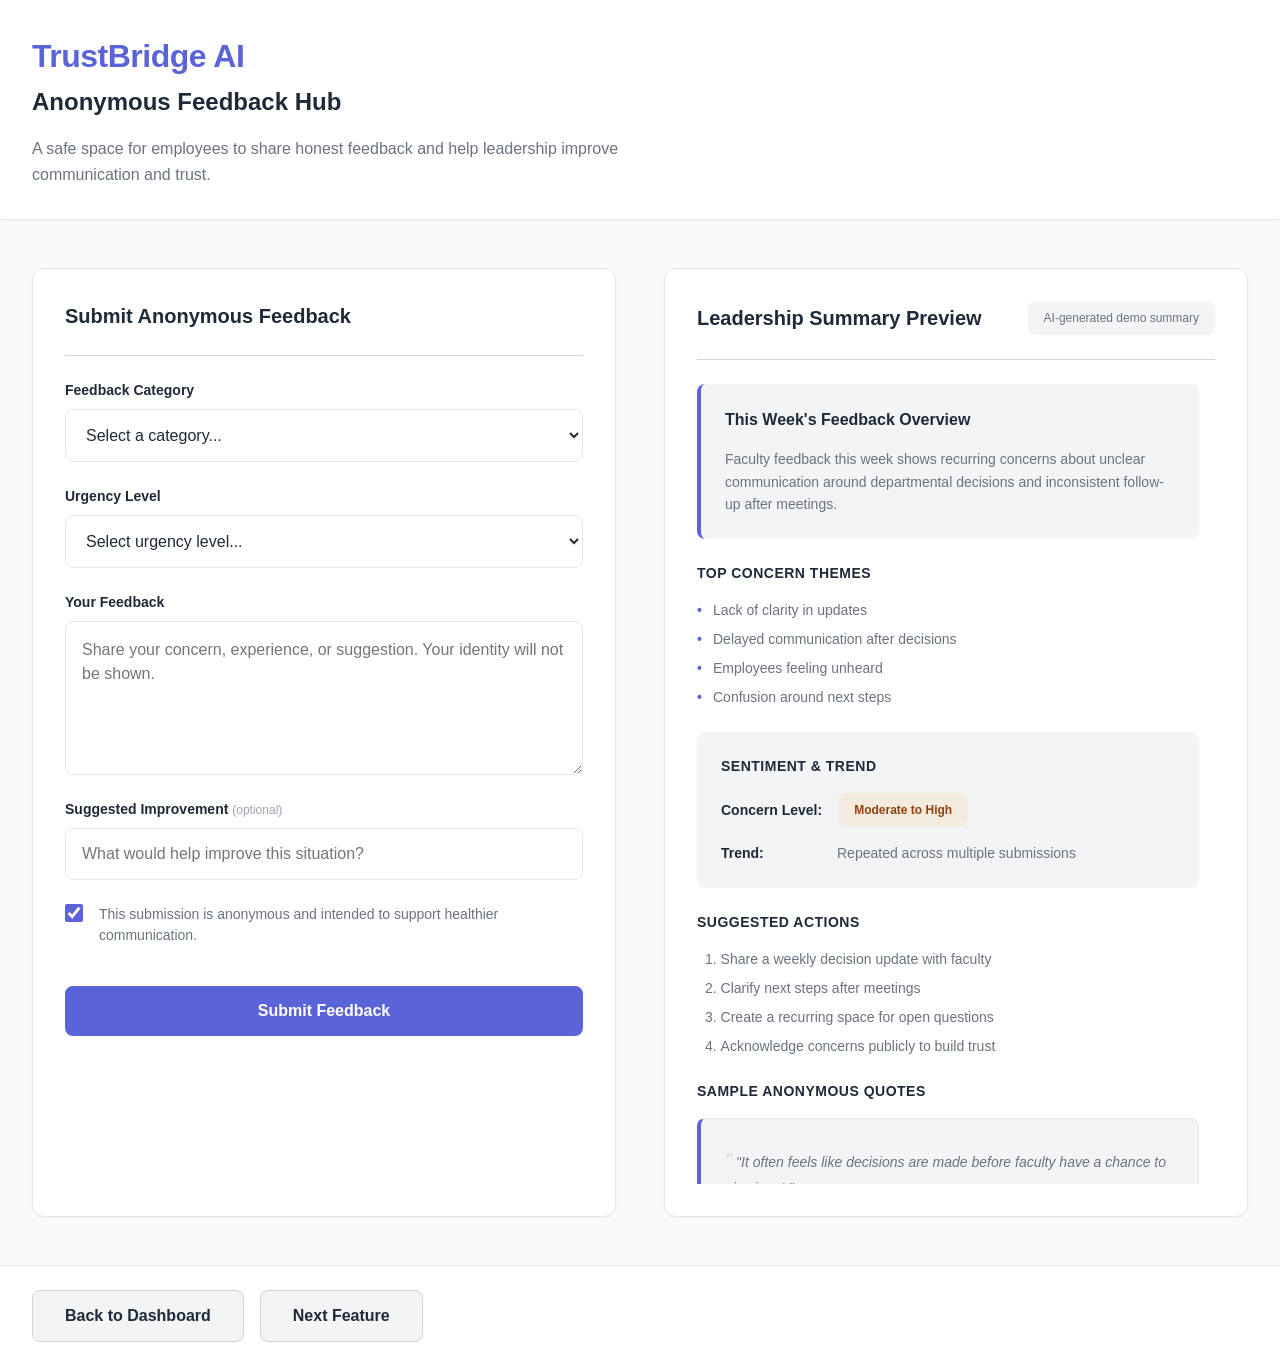
==== index.html @ 9afe4617 "Build Feature 1: Anonymous Feedback Hub MVP - Create interactive feedback submission form with categ" ====
<!DOCTYPE html>
<html lang="en">
<head>
    <meta charset="UTF-8">
    <meta name="viewport" content="width=device-width, initial-scale=1.0">
    <title>TrustBridge AI - Anonymous Feedback Hub</title>
    <link rel="stylesheet" href="styles.css">
</head>
<body>
    <div class="container">
        <!-- Header -->
        <header class="header">
            <div class="header-content">
                <div class="header-branding">
                    <h1 class="product-name">TrustBridge AI</h1>
                    <h2 class="page-title">Anonymous Feedback Hub</h2>
                    <p class="page-description">
                        A safe space for employees to share honest feedback and help leadership improve communication and trust.
                    </p>
                </div>
            </div>
        </header>

        <!-- Main Content Area -->
        <main class="main-content">
            <div class="content-grid">
                <!-- Left Panel: Submission Form -->
                <section class="panel left-panel">
                    <div class="panel-header">
                        <h3>Submit Anonymous Feedback</h3>
                    </div>

                    <form id="feedbackForm" class="feedback-form">
                        <!-- Feedback Category -->
                        <div class="form-group">
                            <label for="category" class="form-label">Feedback Category</label>
                            <select id="category" class="form-select" required>
                                <option value="">Select a category...</option>
                                <option value="communication">Communication</option>
                                <option value="transparency">Transparency</option>
                                <option value="leadership">Leadership Decisions</option>
                                <option value="meetings">Meetings</option>
                                <option value="climate">Workplace Climate</option>
                                <option value="other">Other</option>
                            </select>
                        </div>

                        <!-- Urgency Level -->
                        <div class="form-group">
                            <label for="urgency" class="form-label">Urgency Level</label>
                            <select id="urgency" class="form-select" required>
                                <option value="">Select urgency level...</option>
                                <option value="low">Low</option>
                                <option value="medium">Medium</option>
                                <option value="high">High</option>
                            </select>
                        </div>

                        <!-- Feedback Text -->
                        <div class="form-group">
                            <label for="feedback" class="form-label">Your Feedback</label>
                            <textarea 
                                id="feedback" 
                                class="form-textarea" 
                                placeholder="Share your concern, experience, or suggestion. Your identity will not be shown."
                                rows="5"
                                required
                            ></textarea>
                        </div>

                        <!-- Suggested Improvement -->
                        <div class="form-group">
                            <label for="suggestion" class="form-label">Suggested Improvement <span class="optional">(optional)</span></label>
                            <input 
                                type="text" 
                                id="suggestion" 
                                class="form-input"
                                placeholder="What would help improve this situation?"
                            >
                        </div>

                        <!-- Anonymity Reassurance -->
                        <div class="form-group checkbox-group">
                            <label class="checkbox-label">
                                <input type="checkbox" class="checkbox-input" readonly checked>
                                <span>This submission is anonymous and intended to support healthier communication.</span>
                            </label>
                        </div>

                        <!-- Submit Button -->
                        <button type="submit" class="btn btn-primary btn-submit">
                            <span class="btn-text">Submit Feedback</span>
                        </button>

                        <!-- Success Message -->
                        <div id="successMessage" class="success-message" style="display: none;">
                            <div class="success-icon">✓</div>
                            <p>Feedback submitted anonymously.</p>
                        </div>
                    </form>
                </section>

                <!-- Right Panel: AI Summary -->
                <section class="panel right-panel">
                    <div class="panel-header">
                        <h3>Leadership Summary Preview</h3>
                        <span class="ai-badge">AI-generated demo summary</span>
                    </div>

                    <div id="summaryContent" class="summary-content">
                        <!-- Summary Card -->
                        <div class="summary-card">
                            <h4 class="summary-title">This Week's Feedback Overview</h4>
                            <p class="summary-text">
                                Faculty feedback this week shows recurring concerns about unclear communication around departmental decisions and inconsistent follow-up after meetings.
                            </p>
                        </div>

                        <!-- Top Themes -->
                        <div class="themes-section">
                            <h4 class="section-title">Top Concern Themes</h4>
                            <ul class="themes-list">
                                <li class="theme-item">Lack of clarity in updates</li>
                                <li class="theme-item">Delayed communication after decisions</li>
                                <li class="theme-item">Employees feeling unheard</li>
                                <li class="theme-item">Confusion around next steps</li>
                            </ul>
                        </div>

                        <!-- Sentiment Section -->
                        <div class="sentiment-section">
                            <h4 class="section-title">Sentiment & Trend</h4>
                            <div class="sentiment-item">
                                <span class="sentiment-label">Concern Level:</span>
                                <span class="sentiment-badge sentiment-moderate">Moderate to High</span>
                            </div>
                            <div class="sentiment-item">
                                <span class="sentiment-label">Trend:</span>
                                <span class="sentiment-value">Repeated across multiple submissions</span>
                            </div>
                        </div>

                        <!-- Suggested Actions -->
                        <div class="actions-section">
                            <h4 class="section-title">Suggested Actions</h4>
                            <ol class="actions-list">
                                <li class="action-item">Share a weekly decision update with faculty</li>
                                <li class="action-item">Clarify next steps after meetings</li>
                                <li class="action-item">Create a recurring space for open questions</li>
                                <li class="action-item">Acknowledge concerns publicly to build trust</li>
                            </ol>
                        </div>

                        <!-- Quotes Section -->
                        <div class="quotes-section">
                            <h4 class="section-title">Sample Anonymous Quotes</h4>
                            <div class="quotes-container">
                                <div class="quote-card">
                                    <p class="quote-text">"It often feels like decisions are made before faculty have a chance to give input."</p>
                                </div>
                                <div class="quote-card">
                                    <p class="quote-text">"We need clearer follow-up after meetings so people know what is actually changing."</p>
                                </div>
                                <div class="quote-card">
                                    <p class="quote-text">"More transparency would help people trust leadership decisions."</p>
                                </div>
                            </div>
                        </div>
                    </div>
                </section>
            </div>
        </main>

        <!-- Footer Navigation -->
        <footer class="footer">
            <div class="footer-buttons">
                <button class="btn btn-secondary" onclick="goToDashboard()">
                    Back to Dashboard
                </button>
                <button class="btn btn-secondary" onclick="goToNextFeature()">
                    Next Feature
                </button>
            </div>
        </footer>
    </div>

    <script src="script.js"></script>
</body>
</html>
---- styles.css ----
/* ============================================================================
   TrustBridge AI - Anonymous Feedback Hub Styles
   Combines Slack (clean communication) + Notion (minimal, organized layout)
   ============================================================================ */

/* ============================================================================
   CSS Variables & Root Styles
   ============================================================================ */

:root {
    /* Color Palette - Neutral, soft, academic/professional */
    --color-primary: #5B63D9;
    --color-primary-hover: #4A51BB;
    --color-secondary: #6B7280;
    --color-accent: #10B981;
    --color-accent-soft: #D1FAE5;
    
    /* Neutral Colors */
    --color-white: #FFFFFF;
    --color-bg: #F9FAFB;
    --color-bg-secondary: #F3F4F6;
    --color-border: #E5E7EB;
    --color-border-strong: #D1D5DB;
    --color-text: #1F2937;
    --color-text-secondary: #6B7280;
    --color-text-light: #9CA3AF;
    
    /* Status Colors */
    --color-success: #10B981;
    --color-warning: #F59E0B;
    --color-danger: #EF4444;
    --color-info: #3B82F6;
    
    /* Concern Level */
    --color-concern-moderate: #F59E0B;
    --color-concern-high: #EF4444;
    
    /* Spacing */
    --spacing-xs: 0.25rem;
    --spacing-sm: 0.5rem;
    --spacing-md: 1rem;
    --spacing-lg: 1.5rem;
    --spacing-xl: 2rem;
    --spacing-2xl: 3rem;
    
    /* Shadows */
    --shadow-sm: 0 1px 2px 0 rgba(0, 0, 0, 0.05);
    --shadow-md: 0 4px 6px -1px rgba(0, 0, 0, 0.1);
    --shadow-lg: 0 10px 15px -3px rgba(0, 0, 0, 0.1);
    
    /* Transitions */
    --transition-fast: 150ms ease-in-out;
    --transition-base: 250ms ease-in-out;
    
    /* Border Radius */
    --radius-sm: 0.375rem;
    --radius-md: 0.5rem;
    --radius-lg: 0.75rem;
    --radius-xl: 1rem;
    
    /* Font */
    --font-family: -apple-system, BlinkMacSystemFont, 'Segoe UI', 'Roboto', 'Oxygen', 'Ubuntu', 'Cantarell', sans-serif;
    --font-size-xs: 0.75rem;
    --font-size-sm: 0.875rem;
    --font-size-base: 1rem;
    --font-size-lg: 1.125rem;
    --font-size-xl: 1.25rem;
    --font-size-2xl: 1.5rem;
    --font-size-3xl: 2rem;
    
    /* Z-index */
    --z-dropdown: 100;
    --z-modal: 1000;
}

/* ============================================================================
   Global Styles
   ============================================================================ */

* {
    margin: 0;
    padding: 0;
    box-sizing: border-box;
}

html {
    font-size: 16px;
    scroll-behavior: smooth;
}

body {
    font-family: var(--font-family);
    color: var(--color-text);
    background-color: var(--color-bg);
    line-height: 1.5;
}

/* ============================================================================
   Main Container & Layout
   ============================================================================ */

.container {
    display: flex;
    flex-direction: column;
    min-height: 100vh;
}

.header {
    background-color: var(--color-white);
    border-bottom: 1px solid var(--color-border);
    padding: var(--spacing-xl) 0;
    box-shadow: var(--shadow-sm);
}

.header-content {
    max-width: 1400px;
    margin: 0 auto;
    padding: 0 var(--spacing-xl);
}

.header-branding {
    display: flex;
    flex-direction: column;
}

.product-name {
    font-size: var(--font-size-3xl);
    font-weight: 700;
    color: var(--color-primary);
    letter-spacing: -0.5px;
    margin-bottom: var(--spacing-xs);
}

.page-title {
    font-size: var(--font-size-2xl);
    font-weight: 600;
    color: var(--color-text);
    margin-bottom: var(--spacing-md);
}

.page-description {
    font-size: var(--font-size-base);
    color: var(--color-text-secondary);
    max-width: 600px;
    line-height: 1.6;
}

/* ============================================================================
   Main Content Area
   ============================================================================ */

.main-content {
    flex: 1;
    max-width: 1400px;
    width: 100%;
    margin: 0 auto;
    padding: var(--spacing-2xl) var(--spacing-xl);
}

.content-grid {
    display: grid;
    grid-template-columns: 1fr 1fr;
    gap: var(--spacing-2xl);
    height: 100%;
}

/* ============================================================================
   Panel Styles
   ============================================================================ */

.panel {
    background-color: var(--color-white);
    border: 1px solid var(--color-border);
    border-radius: var(--radius-lg);
    padding: var(--spacing-xl);
    box-shadow: var(--shadow-sm);
    display: flex;
    flex-direction: column;
}

.panel-header {
    display: flex;
    align-items: center;
    justify-content: space-between;
    gap: var(--spacing-md);
    margin-bottom: var(--spacing-lg);
    padding-bottom: var(--spacing-lg);
    border-bottom: 1px solid var(--color-border-strong);
}

.panel-header h3 {
    font-size: var(--font-size-xl);
    font-weight: 600;
    color: var(--color-text);
}

.ai-badge {
    font-size: var(--font-size-xs);
    color: var(--color-text-secondary);
    background-color: var(--color-bg-secondary);
    padding: var(--spacing-sm) var(--spacing-md);
    border-radius: var(--radius-md);
    white-space: nowrap;
}

/* ============================================================================
   Form Styles
   ============================================================================ */

.feedback-form {
    display: flex;
    flex-direction: column;
    gap: var(--spacing-lg);
}

.form-group {
    display: flex;
    flex-direction: column;
    gap: var(--spacing-sm);
}

.form-label {
    font-size: var(--font-size-sm);
    font-weight: 600;
    color: var(--color-text);
}

.optional {
    font-weight: 400;
    color: var(--color-text-light);
    font-size: var(--font-size-xs);
}

.form-select,
.form-input,
.form-textarea {
    font-family: inherit;
    font-size: var(--font-size-base);
    color: var(--color-text);
    background-color: var(--color-white);
    border: 1px solid var(--color-border);
    border-radius: var(--radius-md);
    padding: var(--spacing-md);
    transition: all var(--transition-fast);
}

.form-select:hover,
.form-input:hover,
.form-textarea:hover {
    border-color: var(--color-border-strong);
}

.form-select:focus,
.form-input:focus,
.form-textarea:focus {
    outline: none;
    border-color: var(--color-primary);
    box-shadow: 0 0 0 3px rgba(91, 99, 217, 0.1);
}

.form-textarea {
    resize: vertical;
    min-height: 120px;
    line-height: 1.5;
}

/* Checkbox Group */
.checkbox-group {
    gap: var(--spacing-md);
}

.checkbox-label {
    display: flex;
    align-items: flex-start;
    gap: var(--spacing-md);
    cursor: pointer;
    font-size: var(--font-size-sm);
    color: var(--color-text-secondary);
    line-height: 1.5;
}

.checkbox-input {
    width: 18px;
    height: 18px;
    margin-top: 0;
    flex-shrink: 0;
    cursor: pointer;
    accent-color: var(--color-primary);
}

/* ============================================================================
   Button Styles
   ============================================================================ */

.btn {
    font-family: inherit;
    font-size: var(--font-size-base);
    font-weight: 600;
    padding: var(--spacing-md) var(--spacing-xl);
    border: none;
    border-radius: var(--radius-md);
    cursor: pointer;
    transition: all var(--transition-fast);
    display: inline-flex;
    align-items: center;
    justify-content: center;
    gap: var(--spacing-sm);
    text-decoration: none;
}

.btn-primary {
    background-color: var(--color-primary);
    color: var(--color-white);
}

.btn-primary:hover {
    background-color: var(--color-primary-hover);
    box-shadow: var(--shadow-md);
    transform: translateY(-1px);
}

.btn-primary:active {
    transform: translateY(0);
}

.btn-secondary {
    background-color: var(--color-bg-secondary);
    color: var(--color-text);
    border: 1px solid var(--color-border-strong);
}

.btn-secondary:hover {
    background-color: var(--color-border);
    border-color: var(--color-border-strong);
    box-shadow: var(--shadow-sm);
}

.btn-submit {
    width: 100%;
    margin-top: var(--spacing-md);
}

/* Success Message */
.success-message {
    display: flex;
    align-items: center;
    gap: var(--spacing-md);
    padding: var(--spacing-md) var(--spacing-lg);
    background-color: var(--color-accent-soft);
    border: 1px solid var(--color-accent);
    border-radius: var(--radius-md);
    color: var(--color-text);
    font-size: var(--font-size-sm);
    animation: slideIn 300ms ease-out;
}

.success-icon {
    flex-shrink: 0;
    display: flex;
    align-items: center;
    justify-content: center;
    width: 24px;
    height: 24px;
    background-color: var(--color-success);
    color: white;
    border-radius: 50%;
    font-weight: bold;
    font-size: var(--font-size-sm);
}

@keyframes slideIn {
    from {
        opacity: 0;
        transform: translateY(-10px);
    }
    to {
        opacity: 1;
        transform: translateY(0);
    }
}

/* ============================================================================
   Summary Panel Styles
   ============================================================================ */

.summary-content {
    display: flex;
    flex-direction: column;
    gap: var(--spacing-lg);
    overflow-y: auto;
    flex: 1;
    max-height: 800px;
    padding-right: var(--spacing-md);
}

.summary-content::-webkit-scrollbar {
    width: 6px;
}

.summary-content::-webkit-scrollbar-track {
    background: transparent;
}

.summary-content::-webkit-scrollbar-thumb {
    background: var(--color-border-strong);
    border-radius: var(--radius-md);
}

/* Summary Card */
.summary-card {
    background-color: var(--color-bg-secondary);
    border-left: 4px solid var(--color-primary);
    padding: var(--spacing-lg);
    border-radius: var(--radius-md);
}

.summary-title {
    font-size: var(--font-size-base);
    font-weight: 600;
    color: var(--color-text);
    margin-bottom: var(--spacing-md);
}

.summary-text {
    font-size: var(--font-size-sm);
    color: var(--color-text-secondary);
    line-height: 1.6;
}

/* Sections */
.section-title {
    font-size: var(--font-size-sm);
    font-weight: 600;
    color: var(--color-text);
    text-transform: uppercase;
    letter-spacing: 0.5px;
    margin-bottom: var(--spacing-md);
}

/* Themes List */
.themes-list {
    list-style: none;
    display: flex;
    flex-direction: column;
    gap: var(--spacing-sm);
}

.theme-item {
    font-size: var(--font-size-sm);
    color: var(--color-text-secondary);
    padding-left: var(--spacing-md);
    position: relative;
    line-height: 1.5;
}

.theme-item:before {
    content: "•";
    color: var(--color-primary);
    font-weight: bold;
    position: absolute;
    left: 0;
}

/* Sentiment Section */
.sentiment-section {
    background-color: var(--color-bg-secondary);
    padding: var(--spacing-lg);
    border-radius: var(--radius-md);
}

.sentiment-item {
    display: flex;
    align-items: center;
    gap: var(--spacing-md);
    margin-bottom: var(--spacing-md);
    font-size: var(--font-size-sm);
}

.sentiment-item:last-child {
    margin-bottom: 0;
}

.sentiment-label {
    font-weight: 600;
    color: var(--color-text);
    min-width: 100px;
}

.sentiment-badge {
    display: inline-block;
    padding: var(--spacing-sm) var(--spacing-md);
    border-radius: var(--radius-md);
    font-size: var(--font-size-xs);
    font-weight: 600;
}

.sentiment-moderate {
    background-color: rgba(245, 158, 11, 0.1);
    color: #92400E;
}

.sentiment-high {
    background-color: rgba(239, 68, 68, 0.1);
    color: #7F1D1D;
}

.sentiment-value {
    color: var(--color-text-secondary);
}

/* Actions List */
.actions-list {
    list-style: decimal;
    list-style-position: inside;
    display: flex;
    flex-direction: column;
    gap: var(--spacing-sm);
}

.action-item {
    font-size: var(--font-size-sm);
    color: var(--color-text-secondary);
    line-height: 1.5;
    padding-left: var(--spacing-sm);
}

/* Quotes Section */
.quotes-container {
    display: flex;
    flex-direction: column;
    gap: var(--spacing-md);
}

.quote-card {
    background-color: var(--color-bg-secondary);
    border: 1px solid var(--color-border);
    border-left: 4px solid var(--color-primary);
    padding: var(--spacing-lg);
    border-radius: var(--radius-md);
    transition: all var(--transition-fast);
}

.quote-card:hover {
    box-shadow: var(--shadow-md);
    border-left-color: var(--color-primary-hover);
}

.quote-text {
    font-size: var(--font-size-sm);
    color: var(--color-text-secondary);
    line-height: 1.7;
    font-style: italic;
}

.quote-text:before {
    content: '"';
    color: var(--color-border-strong);
    font-size: var(--font-size-xl);
    margin-right: var(--spacing-xs);
}

/* ============================================================================
   Footer Navigation
   ============================================================================ */

.footer {
    background-color: var(--color-white);
    border-top: 1px solid var(--color-border);
    padding: var(--spacing-lg) var(--spacing-xl);
    margin-top: auto;
}

.footer-buttons {
    max-width: 1400px;
    margin: 0 auto;
    display: flex;
    gap: var(--spacing-md);
    justify-content: flex-start;
}

/* ============================================================================
   Responsive Design
   ============================================================================ */

/* Tablet (1024px and below) */
@media (max-width: 1024px) {
    .content-grid {
        grid-template-columns: 1fr;
        gap: var(--spacing-xl);
    }
    
    .main-content {
        padding: var(--spacing-xl) var(--spacing-lg);
    }
}

/* Small Devices (768px and below) */
@media (max-width: 768px) {
    .product-name {
        font-size: var(--font-size-2xl);
    }
    
    .page-title {
        font-size: var(--font-size-lg);
    }
    
    .page-description {
        font-size: var(--font-size-sm);
    }
    
    .header {
        padding: var(--spacing-lg) 0;
    }
    
    .header-content {
        padding: 0 var(--spacing-lg);
    }
    
    .main-content {
        padding: var(--spacing-lg) var(--spacing-md);
    }
    
    .panel {
        padding: var(--spacing-lg);
    }
    
    .btn {
        width: 100%;
    }
    
    .footer-buttons {
        flex-direction: column;
    }
    
    .footer-buttons .btn {
        width: 100%;
    }
    
    .summary-content {
        max-height: none;
    }
}

/* Mobile (480px and below) */
@media (max-width: 480px) {
    .product-name {
        font-size: var(--font-size-2xl);
    }
    
    .page-title {
        font-size: var(--font-size-base);
    }
    
    .page-description {
        font-size: var(--font-size-sm);
    }
    
    .panel-header {
        flex-direction: column;
        align-items: flex-start;
    }
    
    .feedback-form {
        gap: var(--spacing-md);
    }
    
    .form-group {
        gap: var(--spacing-xs);
    }
    
    .ai-badge {
        width: 100%;
        text-align: center;
    }
}

/* ============================================================================
   Animation Utilities
   ============================================================================ */

@keyframes fadeIn {
    from {
        opacity: 0;
    }
    to {
        opacity: 1;
    }
}

@keyframes scaleIn {
    from {
        opacity: 0;
        transform: scale(0.95);
    }
    to {
        opacity: 1;
        transform: scale(1);
    }
}

.fade-in {
    animation: fadeIn 300ms ease-out;
}

.scale-in {
    animation: scaleIn 300ms ease-out;
}
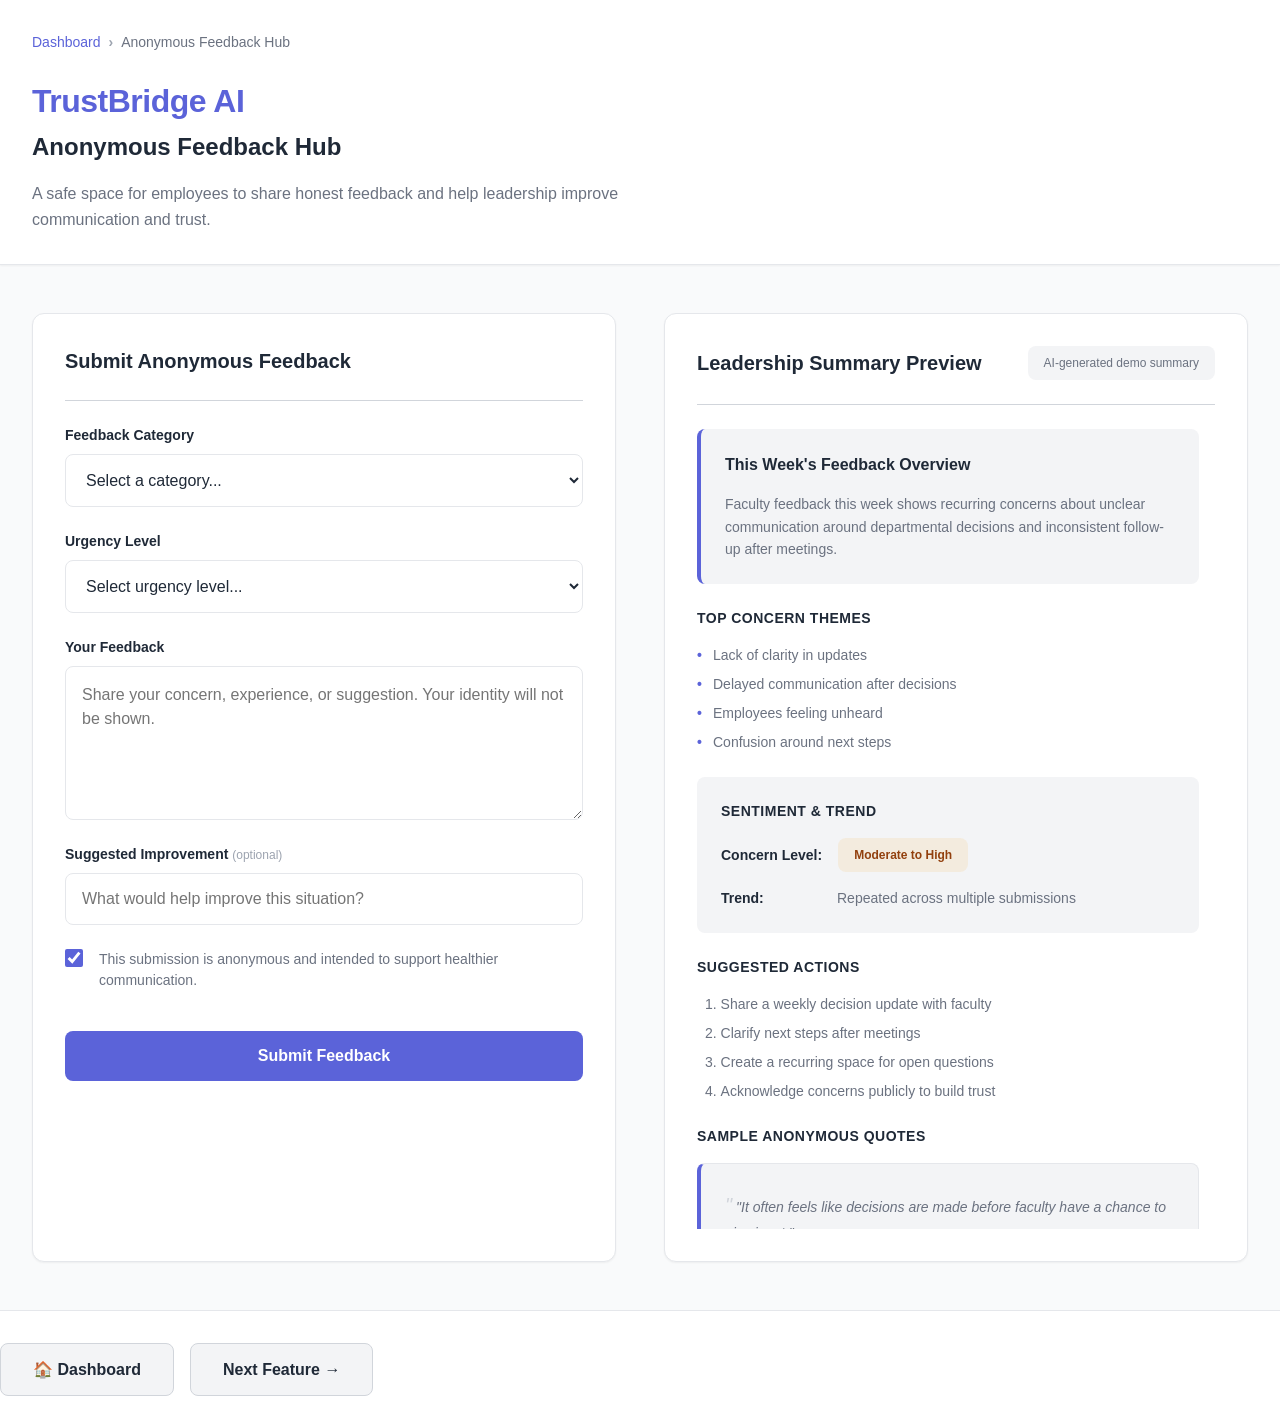
==== commit 4e454c9a: "Connect Features 1 & 2 with Dashboard Navigation - Create main dashboard (dashboard.html) with featu" ====
--- a/index.html
+++ b/index.html
@@ -11,6 +11,11 @@
         <!-- Header -->
         <header class="header">
             <div class="header-content">
+                <nav class="breadcrumb">
+                    <a href="dashboard.html" class="breadcrumb-link">Dashboard</a>
+                    <span class="breadcrumb-separator">›</span>
+                    <span class="breadcrumb-current">Anonymous Feedback Hub</span>
+                </nav>
                 <div class="header-branding">
                     <h1 class="product-name">TrustBridge AI</h1>
                     <h2 class="page-title">Anonymous Feedback Hub</h2>
@@ -175,10 +180,10 @@
         <footer class="footer">
             <div class="footer-buttons">
                 <button class="btn btn-secondary" onclick="goToDashboard()">
-                    Back to Dashboard
+                    <span class="btn-text">🏠 Dashboard</span>
                 </button>
                 <button class="btn btn-secondary" onclick="goToNextFeature()">
-                    Next Feature
+                    <span class="btn-text">Next Feature →</span>
                 </button>
             </div>
         </footer>
--- a/styles.css
+++ b/styles.css
@@ -118,6 +118,36 @@
     padding: 0 var(--spacing-xl);
 }
 
+.breadcrumb {
+    display: flex;
+    align-items: center;
+    gap: var(--spacing-sm);
+    margin-bottom: var(--spacing-lg);
+    font-size: var(--font-size-sm);
+}
+
+.breadcrumb-link {
+    color: var(--color-primary);
+    text-decoration: none;
+    font-weight: 500;
+    transition: color var(--transition-fast);
+}
+
+.breadcrumb-link:hover {
+    color: var(--color-primary-hover);
+    text-decoration: underline;
+}
+
+.breadcrumb-separator {
+    color: var(--color-text-light);
+    font-weight: bold;
+}
+
+.breadcrumb-current {
+    color: var(--color-text-secondary);
+    font-weight: 500;
+}
+
 .header-branding {
     display: flex;
     flex-direction: column;
@@ -338,6 +368,11 @@
 .btn-submit {
     width: 100%;
     margin-top: var(--spacing-md);
+}
+
+.btn-simplify {
+    width: 100%;
+    margin-top: var(--spacing-lg);
 }
 
 /* Success Message */
@@ -675,8 +710,160 @@
 }
 
 /* ============================================================================
-   Animation Utilities
-   ============================================================================ */
+   Summarizer-Specific Styles
+   ============================================================================ */
+
+.summarizer-form {
+    display: flex;
+    flex-direction: column;
+    gap: var(--spacing-lg);
+}
+
+.form-textarea-large {
+    min-height: 200px;
+    resize: vertical;
+    line-height: 1.6;
+}
+
+/* Processing Message */
+.processing-message {
+    display: flex;
+    align-items: center;
+    gap: var(--spacing-md);
+    padding: var(--spacing-lg);
+    background-color: var(--color-accent-soft);
+    border: 1px solid var(--color-accent);
+    border-radius: var(--radius-md);
+    color: var(--color-text);
+    font-size: var(--font-size-sm);
+    animation: slideIn 300ms ease-out;
+    justify-content: center;
+}
+
+.processing-spinner {
+    width: 20px;
+    height: 20px;
+    border: 2px solid var(--color-accent);
+    border-top: 2px solid transparent;
+    border-radius: 50%;
+    animation: spin 1s linear infinite;
+}
+
+@keyframes spin {
+    0% { transform: rotate(0deg); }
+    100% { transform: rotate(360deg); }
+}
+
+/* Form Disabled State */
+.form-disabled {
+    opacity: 0.7;
+    pointer-events: none;
+}
+
+/* Summary Output */
+.summary-output {
+    display: flex;
+    flex-direction: column;
+    gap: var(--spacing-lg);
+    animation: fadeIn 300ms ease-out;
+}
+
+/* Simplified Section */
+.simplified-section {
+    background-color: var(--color-bg-secondary);
+    padding: var(--spacing-lg);
+    border-radius: var(--radius-md);
+}
+
+.simplified-content {
+    font-size: var(--font-size-sm);
+    color: var(--color-text-secondary);
+    line-height: 1.7;
+}
+
+.simplified-content p {
+    margin-bottom: var(--spacing-md);
+}
+
+.simplified-content p:last-child {
+    margin-bottom: 0;
+}
+
+/* Takeaways Section */
+.takeaways-section {
+    background-color: var(--color-bg-secondary);
+    padding: var(--spacing-lg);
+    border-radius: var(--radius-md);
+}
+
+.takeaways-list {
+    list-style: none;
+    display: flex;
+    flex-direction: column;
+    gap: var(--spacing-sm);
+}
+
+.takeaway-item {
+    font-size: var(--font-size-sm);
+    color: var(--color-text-secondary);
+    padding-left: var(--spacing-md);
+    position: relative;
+    line-height: 1.5;
+}
+
+.takeaway-item:before {
+    content: "•";
+    color: var(--color-primary);
+    font-weight: bold;
+    position: absolute;
+    left: 0;
+}
+
+/* Follow-up Section */
+.followup-section {
+    background-color: var(--color-accent-soft);
+    border: 1px solid var(--color-accent);
+    padding: var(--spacing-lg);
+    border-radius: var(--radius-md);
+}
+
+.followup-content {
+    font-size: var(--font-size-sm);
+    color: var(--color-text-secondary);
+    line-height: 1.6;
+}
+
+/* Empty State */
+.empty-state {
+    display: flex;
+    align-items: center;
+    justify-content: center;
+    min-height: 400px;
+    text-align: center;
+}
+
+.empty-state-content {
+    max-width: 300px;
+}
+
+.empty-icon {
+    font-size: var(--font-size-3xl);
+    margin-bottom: var(--spacing-md);
+    opacity: 0.6;
+}
+
+.empty-state h4 {
+    font-size: var(--font-size-lg);
+    font-weight: 600;
+    color: var(--color-text);
+    margin-bottom: var(--spacing-md);
+}
+
+.empty-state p {
+    font-size: var(--font-size-sm);
+    color: var(--color-text-secondary);
+    line-height: 1.6;
+}
 
 @keyframes fadeIn {
     from {
@@ -705,3 +892,191 @@
 .scale-in {
     animation: scaleIn 300ms ease-out;
 }
+
+/* ============================================================================
+   Dashboard-Specific Styles
+   ============================================================================ */
+
+.dashboard-content {
+    max-width: 1200px;
+    margin: 0 auto;
+    padding: var(--spacing-2xl) var(--spacing-xl);
+}
+
+.dashboard-grid {
+    display: grid;
+    grid-template-columns: repeat(auto-fit, minmax(300px, 1fr));
+    gap: var(--spacing-xl);
+    margin-bottom: var(--spacing-2xl);
+}
+
+.feature-card {
+    background-color: var(--color-white);
+    border: 1px solid var(--color-border);
+    border-radius: var(--radius-lg);
+    padding: var(--spacing-xl);
+    box-shadow: var(--shadow-md);
+    transition: all var(--transition-base);
+    cursor: pointer;
+    display: flex;
+    flex-direction: column;
+    position: relative;
+}
+
+.feature-card:hover {
+    transform: translateY(-4px);
+    box-shadow: var(--shadow-lg);
+    border-color: var(--color-primary);
+}
+
+.feature-card.coming-soon {
+    opacity: 0.7;
+    cursor: not-allowed;
+}
+
+.feature-card.coming-soon:hover {
+    transform: none;
+    box-shadow: var(--shadow-md);
+    border-color: var(--color-border);
+}
+
+.feature-card-header {
+    display: flex;
+    align-items: center;
+    gap: var(--spacing-md);
+    margin-bottom: var(--spacing-lg);
+}
+
+.feature-icon {
+    font-size: var(--font-size-2xl);
+    width: 48px;
+    height: 48px;
+    display: flex;
+    align-items: center;
+    justify-content: center;
+    background-color: var(--color-bg-secondary);
+    border-radius: var(--radius-md);
+}
+
+.feature-card h3 {
+    font-size: var(--font-size-lg);
+    font-weight: 600;
+    color: var(--color-text);
+    margin: 0;
+}
+
+.feature-description {
+    font-size: var(--font-size-sm);
+    color: var(--color-text-secondary);
+    line-height: 1.6;
+    margin-bottom: var(--spacing-lg);
+    flex: 1;
+}
+
+.feature-highlights {
+    display: flex;
+    flex-wrap: wrap;
+    gap: var(--spacing-sm);
+    margin-bottom: var(--spacing-lg);
+}
+
+.highlight-tag {
+    font-size: var(--font-size-xs);
+    color: var(--color-primary);
+    background-color: rgba(91, 99, 217, 0.1);
+    padding: var(--spacing-xs) var(--spacing-sm);
+    border-radius: var(--radius-sm);
+    font-weight: 500;
+}
+
+.feature-btn {
+    align-self: flex-start;
+    min-width: 140px;
+}
+
+.feature-card.coming-soon .feature-btn {
+    opacity: 0.6;
+}
+
+/* Stats Section */
+.stats-section {
+    background-color: var(--color-bg-secondary);
+    border-radius: var(--radius-lg);
+    padding: var(--spacing-2xl);
+    text-align: center;
+}
+
+.stats-title {
+    font-size: var(--font-size-xl);
+    font-weight: 600;
+    color: var(--color-text);
+    margin-bottom: var(--spacing-xl);
+}
+
+.stats-grid {
+    display: grid;
+    grid-template-columns: repeat(auto-fit, minmax(200px, 1fr));
+    gap: var(--spacing-lg);
+}
+
+.stat-card {
+    background-color: var(--color-white);
+    border-radius: var(--radius-md);
+    padding: var(--spacing-lg);
+    box-shadow: var(--shadow-sm);
+}
+
+.stat-number {
+    font-size: var(--font-size-3xl);
+    font-weight: 700;
+    color: var(--color-primary);
+    margin-bottom: var(--spacing-sm);
+    transition: all var(--transition-base);
+}
+
+.stat-label {
+    font-size: var(--font-size-sm);
+    color: var(--color-text-secondary);
+    font-weight: 500;
+}
+
+/* Footer Styles */
+.footer {
+    background-color: var(--color-white);
+    border-top: 1px solid var(--color-border);
+    padding: var(--spacing-xl) 0;
+    margin-top: auto;
+}
+
+.footer-content {
+    max-width: 1200px;
+    margin: 0 auto;
+    padding: 0 var(--spacing-xl);
+    display: flex;
+    justify-content: space-between;
+    align-items: center;
+    flex-wrap: wrap;
+    gap: var(--spacing-md);
+}
+
+.footer-text {
+    font-size: var(--font-size-sm);
+    color: var(--color-text-secondary);
+    margin: 0;
+}
+
+.footer-links {
+    display: flex;
+    gap: var(--spacing-lg);
+}
+
+.footer-link {
+    font-size: var(--font-size-sm);
+    color: var(--color-text-secondary);
+    text-decoration: none;
+    transition: color var(--transition-fast);
+}
+
+.footer-link:hover {
+    color: var(--color-primary);
+}
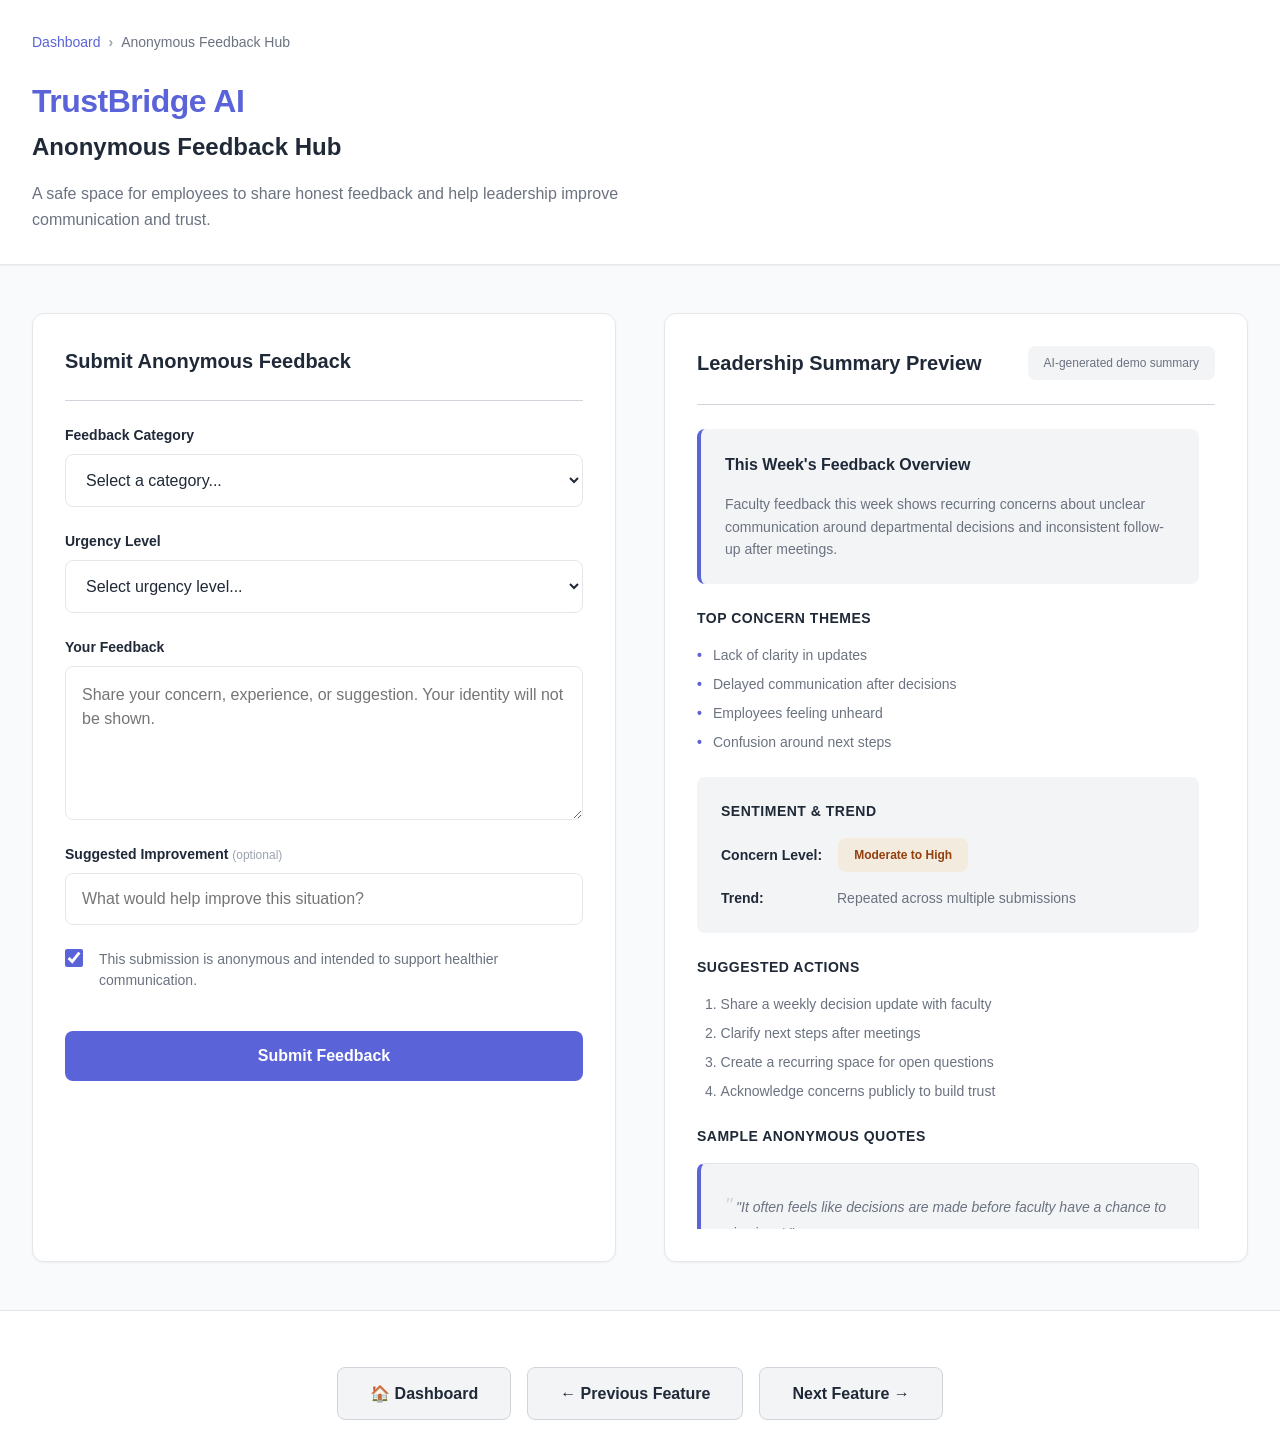
==== commit 32d69e91: "Connect all TrustBridge AI features into smooth demo flow - Add footer navigation to dashboard with " ====
--- a/index.html
+++ b/index.html
@@ -182,6 +182,9 @@
                 <button class="btn btn-secondary" onclick="goToDashboard()">
                     <span class="btn-text">🏠 Dashboard</span>
                 </button>
+                <button class="btn btn-secondary" onclick="goToPreviousFeature()">
+                    <span class="btn-text">← Previous Feature</span>
+                </button>
                 <button class="btn btn-secondary" onclick="goToNextFeature()">
                     <span class="btn-text">Next Feature →</span>
                 </button>
--- a/styles.css
+++ b/styles.css
@@ -595,25 +595,6 @@
 }
 
 /* ============================================================================
-   Footer Navigation
-   ============================================================================ */
-
-.footer {
-    background-color: var(--color-white);
-    border-top: 1px solid var(--color-border);
-    padding: var(--spacing-lg) var(--spacing-xl);
-    margin-top: auto;
-}
-
-.footer-buttons {
-    max-width: 1400px;
-    margin: 0 auto;
-    display: flex;
-    gap: var(--spacing-md);
-    justify-content: flex-start;
-}
-
-/* ============================================================================
    Responsive Design
    ============================================================================ */
 
@@ -1080,3 +1061,482 @@
 .footer-link:hover {
     color: var(--color-primary);
 }
+
+.footer-buttons {
+    max-width: 1200px;
+    margin: 0 auto;
+    padding: 0 var(--spacing-xl);
+    display: flex;
+    gap: var(--spacing-md);
+    justify-content: center;
+    margin-top: var(--spacing-lg);
+}
+
+/* ============================================================================
+   Tracker-Specific Styles
+   ============================================================================ */
+
+.tracker-dashboard {
+    display: grid;
+    grid-template-columns: 1fr 300px;
+    gap: var(--spacing-xl);
+    margin-bottom: var(--spacing-2xl);
+}
+
+.tracker-main {
+    display: flex;
+    flex-direction: column;
+    gap: var(--spacing-xl);
+}
+
+.tracker-sidebar {
+    display: flex;
+    flex-direction: column;
+    gap: var(--spacing-lg);
+}
+
+/* Time Range Selector */
+.time-selector {
+    background-color: var(--color-white);
+    border: 1px solid var(--color-border);
+    border-radius: var(--radius-lg);
+    padding: var(--spacing-lg);
+    box-shadow: var(--shadow-sm);
+}
+
+.time-selector-header {
+    display: flex;
+    align-items: center;
+    justify-content: space-between;
+    margin-bottom: var(--spacing-lg);
+}
+
+.time-selector h3 {
+    font-size: var(--font-size-lg);
+    font-weight: 600;
+    color: var(--color-text);
+    margin: 0;
+}
+
+.time-buttons {
+    display: flex;
+    gap: var(--spacing-sm);
+}
+
+.time-btn {
+    padding: var(--spacing-sm) var(--spacing-md);
+    border: 1px solid var(--color-border);
+    background-color: var(--color-white);
+    color: var(--color-text-secondary);
+    border-radius: var(--radius-md);
+    font-size: var(--font-size-sm);
+    font-weight: 500;
+    cursor: pointer;
+    transition: all var(--transition-fast);
+}
+
+.time-btn:hover {
+    border-color: var(--color-primary);
+    color: var(--color-primary);
+}
+
+.time-btn.active {
+    background-color: var(--color-primary);
+    color: var(--color-white);
+    border-color: var(--color-primary);
+}
+
+/* Metrics Grid */
+.metrics-grid {
+    display: grid;
+    grid-template-columns: repeat(auto-fit, minmax(250px, 1fr));
+    gap: var(--spacing-lg);
+}
+
+.metric-card {
+    background-color: var(--color-white);
+    border: 1px solid var(--color-border);
+    border-radius: var(--radius-lg);
+    padding: var(--spacing-lg);
+    box-shadow: var(--shadow-sm);
+    transition: all var(--transition-fast);
+}
+
+.metric-card:hover {
+    box-shadow: var(--shadow-md);
+    transform: translateY(-2px);
+}
+
+.metric-header {
+    display: flex;
+    align-items: center;
+    justify-content: space-between;
+    margin-bottom: var(--spacing-md);
+}
+
+.metric-title {
+    font-size: var(--font-size-sm);
+    font-weight: 600;
+    color: var(--color-text-secondary);
+    text-transform: uppercase;
+    letter-spacing: 0.5px;
+}
+
+.metric-value {
+    font-size: var(--font-size-2xl);
+    font-weight: 700;
+    color: var(--color-text);
+    margin-bottom: var(--spacing-sm);
+}
+
+.metric-change {
+    display: flex;
+    align-items: center;
+    gap: var(--spacing-xs);
+    font-size: var(--font-size-sm);
+    font-weight: 500;
+}
+
+.metric-change.positive {
+    color: var(--color-success);
+}
+
+.metric-change.negative {
+    color: var(--color-error);
+}
+
+.metric-change.neutral {
+    color: var(--color-text-secondary);
+}
+
+/* Trend Chart */
+.trend-chart {
+    background-color: var(--color-white);
+    border: 1px solid var(--color-border);
+    border-radius: var(--radius-lg);
+    padding: var(--spacing-xl);
+    box-shadow: var(--shadow-sm);
+    margin-bottom: var(--spacing-xl);
+}
+
+.trend-header {
+    display: flex;
+    align-items: center;
+    justify-content: space-between;
+    margin-bottom: var(--spacing-lg);
+}
+
+.trend-title {
+    font-size: var(--font-size-lg);
+    font-weight: 600;
+    color: var(--color-text);
+    margin: 0;
+}
+
+.trend-period {
+    font-size: var(--font-size-sm);
+    color: var(--color-text-secondary);
+}
+
+.chart-placeholder {
+    height: 300px;
+    background-color: var(--color-bg-secondary);
+    border-radius: var(--radius-md);
+    display: flex;
+    align-items: center;
+    justify-content: center;
+    position: relative;
+    overflow: hidden;
+}
+
+.chart-bars {
+    display: flex;
+    align-items: end;
+    justify-content: space-between;
+    height: 100%;
+    padding: var(--spacing-lg);
+    gap: var(--spacing-xs);
+}
+
+.chart-bar {
+    flex: 1;
+    background-color: var(--color-primary);
+    border-radius: var(--radius-sm) var(--radius-sm) 0 0;
+    transition: all var(--transition-fast);
+    cursor: pointer;
+    position: relative;
+}
+
+.chart-bar:hover {
+    background-color: var(--color-primary-hover);
+    opacity: 0.8;
+}
+
+.chart-bar.active {
+    background-color: var(--color-accent);
+}
+
+.chart-tooltip {
+    position: absolute;
+    bottom: 100%;
+    left: 50%;
+    transform: translateX(-50%);
+    background-color: var(--color-text);
+    color: var(--color-white);
+    padding: var(--spacing-xs) var(--spacing-sm);
+    border-radius: var(--radius-sm);
+    font-size: var(--font-size-xs);
+    white-space: nowrap;
+    opacity: 0;
+    pointer-events: none;
+    transition: opacity var(--transition-fast);
+    margin-bottom: var(--spacing-xs);
+}
+
+.chart-bar:hover .chart-tooltip {
+    opacity: 1;
+}
+
+/* Concerns Section */
+.concerns-section {
+    background-color: var(--color-white);
+    border: 1px solid var(--color-border);
+    border-radius: var(--radius-lg);
+    padding: var(--spacing-xl);
+    box-shadow: var(--shadow-sm);
+}
+
+.concerns-header {
+    display: flex;
+    align-items: center;
+    justify-content: space-between;
+    margin-bottom: var(--spacing-lg);
+}
+
+.concerns-title {
+    font-size: var(--font-size-lg);
+    font-weight: 600;
+    color: var(--color-text);
+    margin: 0;
+}
+
+.concerns-count {
+    font-size: var(--font-size-sm);
+    color: var(--color-text-secondary);
+    background-color: var(--color-bg-secondary);
+    padding: var(--spacing-xs) var(--spacing-sm);
+    border-radius: var(--radius-md);
+}
+
+.concerns-list {
+    display: flex;
+    flex-direction: column;
+    gap: var(--spacing-md);
+}
+
+.concern-item {
+    display: flex;
+    align-items: flex-start;
+    gap: var(--spacing-md);
+    padding: var(--spacing-md);
+    background-color: var(--color-bg-secondary);
+    border-radius: var(--radius-md);
+    border-left: 4px solid var(--color-warning);
+    transition: all var(--transition-fast);
+    cursor: pointer;
+}
+
+.concern-item:hover {
+    background-color: var(--color-border);
+    transform: translateX(4px);
+}
+
+.concern-icon {
+    flex-shrink: 0;
+    width: 32px;
+    height: 32px;
+    background-color: var(--color-warning);
+    color: var(--color-white);
+    border-radius: 50%;
+    display: flex;
+    align-items: center;
+    justify-content: center;
+    font-size: var(--font-size-sm);
+    font-weight: bold;
+}
+
+.concern-content {
+    flex: 1;
+}
+
+.concern-text {
+    font-size: var(--font-size-sm);
+    color: var(--color-text);
+    line-height: 1.5;
+    margin-bottom: var(--spacing-xs);
+}
+
+.concern-meta {
+    font-size: var(--font-size-xs);
+    color: var(--color-text-secondary);
+}
+
+/* Insights Section */
+.insights-section {
+    background-color: var(--color-white);
+    border: 1px solid var(--color-border);
+    border-radius: var(--radius-lg);
+    padding: var(--spacing-xl);
+    box-shadow: var(--shadow-sm);
+}
+
+.insights-header {
+    display: flex;
+    align-items: center;
+    gap: var(--spacing-md);
+    margin-bottom: var(--spacing-lg);
+}
+
+.insights-icon {
+    width: 40px;
+    height: 40px;
+    background-color: var(--color-success);
+    color: var(--color-white);
+    border-radius: 50%;
+    display: flex;
+    align-items: center;
+    justify-content: center;
+    font-size: var(--font-size-lg);
+}
+
+.insights-title {
+    font-size: var(--font-size-lg);
+    font-weight: 600;
+    color: var(--color-text);
+    margin: 0;
+}
+
+.insights-list {
+    display: flex;
+    flex-direction: column;
+    gap: var(--spacing-lg);
+}
+
+.insight-item {
+    display: flex;
+    align-items: flex-start;
+    gap: var(--spacing-md);
+}
+
+.insight-bullet {
+    flex-shrink: 0;
+    width: 8px;
+    height: 8px;
+    background-color: var(--color-success);
+    border-radius: 50%;
+    margin-top: 6px;
+}
+
+.insight-content {
+    flex: 1;
+}
+
+.insight-title {
+    font-size: var(--font-size-sm);
+    font-weight: 600;
+    color: var(--color-text);
+    margin-bottom: var(--spacing-xs);
+}
+
+.insight-text {
+    font-size: var(--font-size-sm);
+    color: var(--color-text-secondary);
+    line-height: 1.5;
+}
+
+/* Quick Actions */
+.quick-actions {
+    background-color: var(--color-white);
+    border: 1px solid var(--color-border);
+    border-radius: var(--radius-lg);
+    padding: var(--spacing-lg);
+    box-shadow: var(--shadow-sm);
+}
+
+.quick-actions h3 {
+    font-size: var(--font-size-base);
+    font-weight: 600;
+    color: var(--color-text);
+    margin-bottom: var(--spacing-lg);
+}
+
+.quick-actions-list {
+    display: flex;
+    flex-direction: column;
+    gap: var(--spacing-sm);
+}
+
+.quick-action-btn {
+    display: flex;
+    align-items: center;
+    gap: var(--spacing-md);
+    padding: var(--spacing-md);
+    background-color: var(--color-bg-secondary);
+    border: 1px solid var(--color-border);
+    border-radius: var(--radius-md);
+    color: var(--color-text);
+    text-decoration: none;
+    font-size: var(--font-size-sm);
+    font-weight: 500;
+    transition: all var(--transition-fast);
+    cursor: pointer;
+}
+
+.quick-action-btn:hover {
+    background-color: var(--color-primary);
+    color: var(--color-white);
+    border-color: var(--color-primary);
+    transform: translateX(4px);
+}
+
+.quick-action-icon {
+    flex-shrink: 0;
+    width: 20px;
+    height: 20px;
+    display: flex;
+    align-items: center;
+    justify-content: center;
+}
+
+/* Responsive adjustments for tracker */
+@media (max-width: 1024px) {
+    .tracker-dashboard {
+        grid-template-columns: 1fr;
+    }
+    
+    .tracker-sidebar {
+        order: -1;
+    }
+}
+
+@media (max-width: 768px) {
+    .metrics-grid {
+        grid-template-columns: 1fr;
+    }
+    
+    .trend-header,
+    .concerns-header {
+        flex-direction: column;
+        align-items: flex-start;
+        gap: var(--spacing-sm);
+    }
+    
+    .time-buttons {
+        flex-wrap: wrap;
+    }
+    
+    .time-btn {
+        flex: 1;
+        min-width: 80px;
+    }
+}
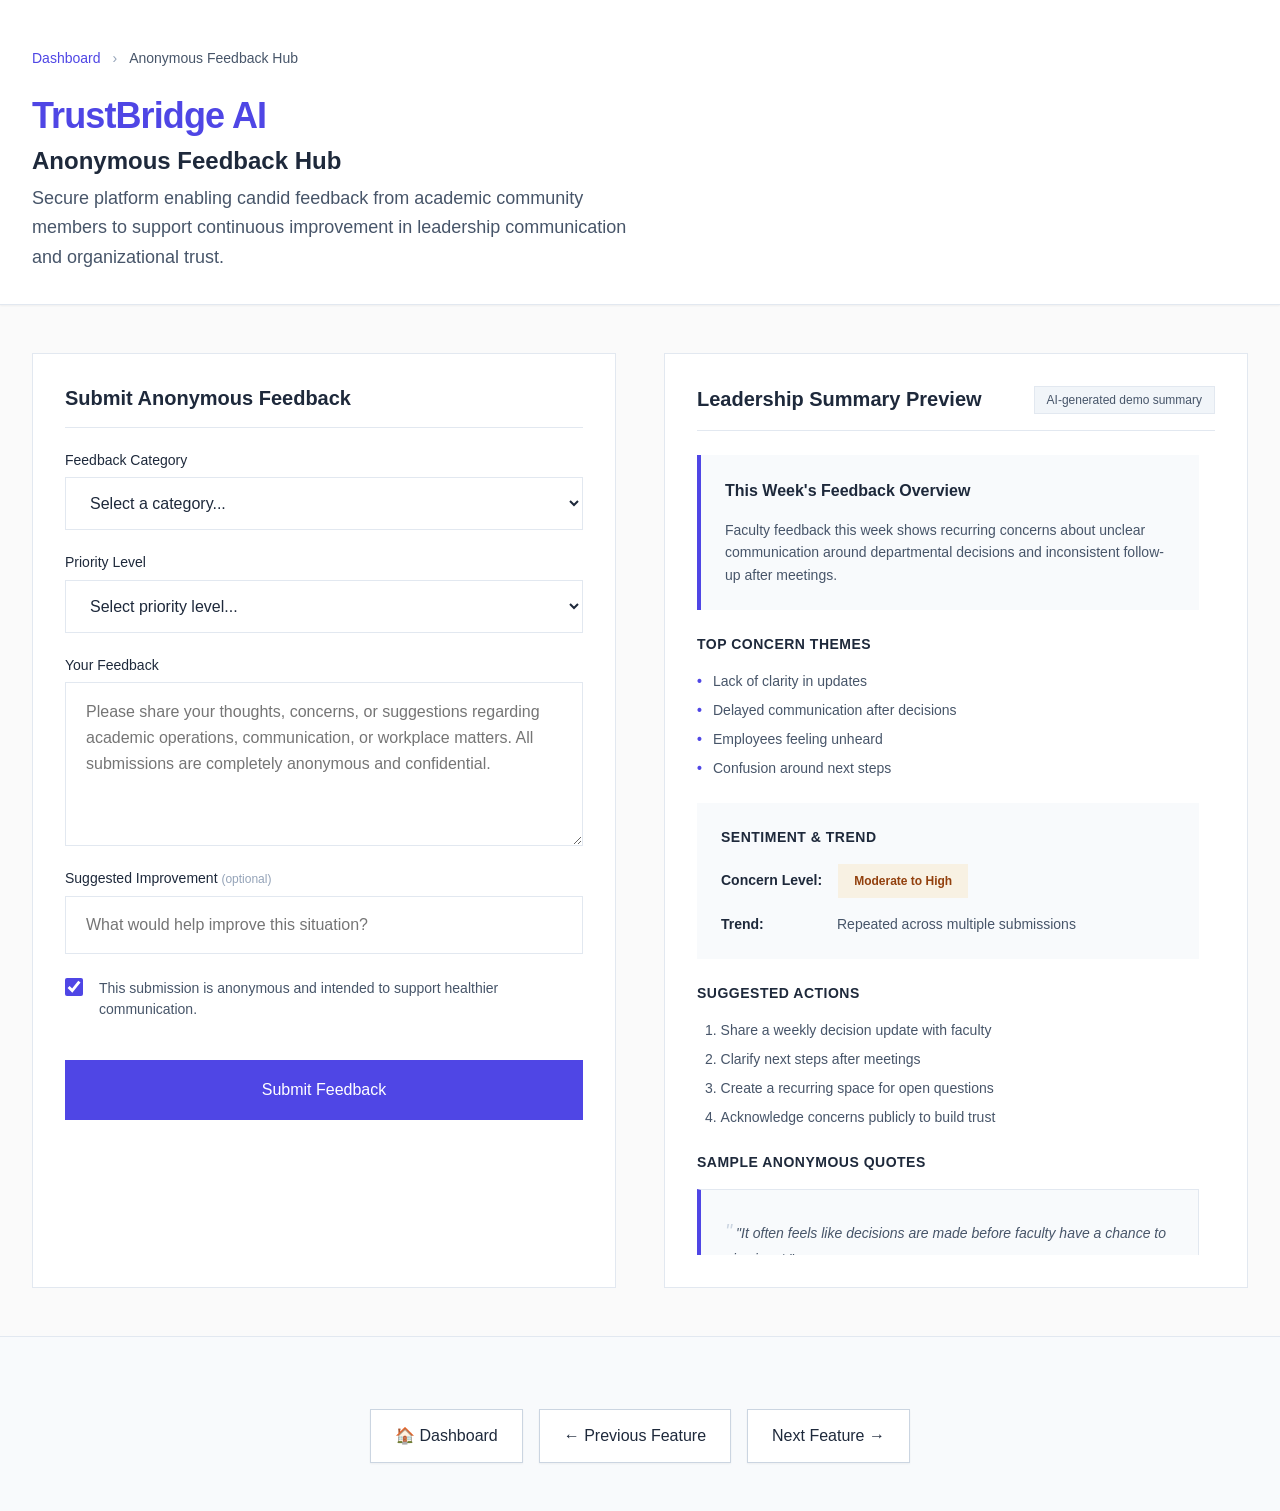
==== commit b03e8210: "Polish TrustBridge AI demo for presentation-ready quality Design System Refinements: - Refined color" ====
--- a/index.html
+++ b/index.html
@@ -20,7 +20,7 @@
                     <h1 class="product-name">TrustBridge AI</h1>
                     <h2 class="page-title">Anonymous Feedback Hub</h2>
                     <p class="page-description">
-                        A safe space for employees to share honest feedback and help leadership improve communication and trust.
+                        Secure platform enabling candid feedback from academic community members to support continuous improvement in leadership communication and organizational trust.
                     </p>
                 </div>
             </div>
@@ -41,23 +41,23 @@
                             <label for="category" class="form-label">Feedback Category</label>
                             <select id="category" class="form-select" required>
                                 <option value="">Select a category...</option>
-                                <option value="communication">Communication</option>
-                                <option value="transparency">Transparency</option>
-                                <option value="leadership">Leadership Decisions</option>
-                                <option value="meetings">Meetings</option>
-                                <option value="climate">Workplace Climate</option>
+                                <option value="communication">Communication & Transparency</option>
+                                <option value="leadership">Leadership & Decision Making</option>
+                                <option value="meetings">Meetings & Collaboration</option>
+                                <option value="climate">Academic Environment</option>
+                                <option value="resources">Resources & Support</option>
                                 <option value="other">Other</option>
                             </select>
                         </div>
 
                         <!-- Urgency Level -->
                         <div class="form-group">
-                            <label for="urgency" class="form-label">Urgency Level</label>
+                            <label for="urgency" class="form-label">Priority Level</label>
                             <select id="urgency" class="form-select" required>
-                                <option value="">Select urgency level...</option>
-                                <option value="low">Low</option>
-                                <option value="medium">Medium</option>
-                                <option value="high">High</option>
+                                <option value="">Select priority level...</option>
+                                <option value="low">Low Priority</option>
+                                <option value="medium">Medium Priority</option>
+                                <option value="high">High Priority</option>
                             </select>
                         </div>
 
@@ -67,7 +67,7 @@
                             <textarea 
                                 id="feedback" 
                                 class="form-textarea" 
-                                placeholder="Share your concern, experience, or suggestion. Your identity will not be shown."
+                                placeholder="Please share your thoughts, concerns, or suggestions regarding academic operations, communication, or workplace matters. All submissions are completely anonymous and confidential."
                                 rows="5"
                                 required
                             ></textarea>
--- a/styles.css
+++ b/styles.css
@@ -8,65 +8,119 @@
    ============================================================================ */
 
 :root {
-    /* Color Palette - Neutral, soft, academic/professional */
-    --color-primary: #5B63D9;
-    --color-primary-hover: #4A51BB;
-    --color-secondary: #6B7280;
-    --color-accent: #10B981;
-    --color-accent-soft: #D1FAE5;
-    
-    /* Neutral Colors */
+    /* Color Palette - Refined academic/professional colors */
+    --color-primary: #4F46E5;        /* Indigo - trustworthy, academic */
+    --color-primary-hover: #4338CA;  /* Darker indigo for hover */
+    --color-primary-light: #E0E7FF;  /* Light indigo background */
+    --color-secondary: #64748B;      /* Slate - professional gray */
+    --color-accent: #059669;         /* Emerald - positive, growth */
+    --color-accent-soft: #ECFDF5;    /* Light emerald background */
+    --color-accent-light: #D1FAE5;   /* Medium emerald background */
+    
+    /* Neutral Colors - More refined grays */
     --color-white: #FFFFFF;
-    --color-bg: #F9FAFB;
-    --color-bg-secondary: #F3F4F6;
-    --color-border: #E5E7EB;
-    --color-border-strong: #D1D5DB;
-    --color-text: #1F2937;
-    --color-text-secondary: #6B7280;
-    --color-text-light: #9CA3AF;
-    
-    /* Status Colors */
-    --color-success: #10B981;
-    --color-warning: #F59E0B;
-    --color-danger: #EF4444;
-    --color-info: #3B82F6;
-    
-    /* Concern Level */
-    --color-concern-moderate: #F59E0B;
-    --color-concern-high: #EF4444;
-    
-    /* Spacing */
-    --spacing-xs: 0.25rem;
-    --spacing-sm: 0.5rem;
-    --spacing-md: 1rem;
-    --spacing-lg: 1.5rem;
-    --spacing-xl: 2rem;
-    --spacing-2xl: 3rem;
-    
-    /* Shadows */
-    --shadow-sm: 0 1px 2px 0 rgba(0, 0, 0, 0.05);
-    --shadow-md: 0 4px 6px -1px rgba(0, 0, 0, 0.1);
-    --shadow-lg: 0 10px 15px -3px rgba(0, 0, 0, 0.1);
+    --color-bg: #FAFAFA;             /* Slightly warmer off-white */
+    --color-bg-secondary: #F8FAFC;   /* Very light blue-gray */
+    --color-bg-tertiary: #F1F5F9;    /* Medium light blue-gray */
+    --color-border: #E2E8F0;         /* Light blue-gray border */
+    --color-border-strong: #CBD5E1;  /* Medium blue-gray border */
+    --color-text: #1E293B;           /* Dark slate for primary text */
+    --color-text-secondary: #475569; /* Medium slate for secondary text */
+    --color-text-light: #64748B;     /* Light slate for muted text */
+    --color-text-muted: #94A3B8;     /* Very light slate for hints */
+    
+    /* Status Colors - Refined */
+    --color-success: #059669;        /* Emerald */
+    --color-success-light: #ECFDF5;  /* Light emerald */
+    --color-warning: #D97706;        /* Amber */
+    --color-warning-light: #FFFBEB;  /* Light amber */
+    --color-error: #DC2626;          /* Red */
+    --color-error-light: #FEF2F2;    /* Light red */
+    --color-info: #2563EB;           /* Blue */
+    --color-info-light: #EFF6FF;     /* Light blue */
+    
+    /* Concern Level - Updated */
+    --color-concern-moderate: #D97706;  /* Amber */
+    --color-concern-high: #DC2626;      /* Red */
+    
+    /* Spacing - Refined scale */
+    --spacing-1: 0.25rem;    /* 4px */
+    --spacing-2: 0.5rem;     /* 8px */
+    --spacing-3: 0.75rem;    /* 12px */
+    --spacing-4: 1rem;       /* 16px */
+    --spacing-5: 1.25rem;    /* 20px */
+    --spacing-6: 1.5rem;     /* 24px */
+    --spacing-8: 2rem;       /* 32px */
+    --spacing-10: 2.5rem;    /* 40px */
+    --spacing-12: 3rem;      /* 48px */
+    --spacing-16: 4rem;      /* 64px */
+    --spacing-20: 5rem;      /* 80px */
+    --spacing-24: 6rem;      /* 96px */
+    
+    /* Legacy spacing aliases for compatibility */
+    --spacing-xs: var(--spacing-1);
+    --spacing-sm: var(--spacing-2);
+    --spacing-md: var(--spacing-4);
+    --spacing-lg: var(--spacing-6);
+    --spacing-xl: var(--spacing-8);
+    --spacing-2xl: var(--spacing-12);
+    
+    /* Shadows - Refined and subtle */
+    --shadow-xs: 0 1px 2px 0 rgba(0, 0, 0, 0.05);
+    --shadow-sm: 0 1px 3px 0 rgba(0, 0, 0, 0.1), 0 1px 2px 0 rgba(0, 0, 0, 0.06);
+    --shadow-md: 0 4px 6px -1px rgba(0, 0, 0, 0.1), 0 2px 4px -1px rgba(0, 0, 0, 0.06);
+    --shadow-lg: 0 10px 15px -3px rgba(0, 0, 0, 0.1), 0 4px 6px -2px rgba(0, 0, 0, 0.05);
+    --shadow-xl: 0 20px 25px -5px rgba(0, 0, 0, 0.1), 0 10px 10px -5px rgba(0, 0, 0, 0.04);
+    
+    /* Legacy shadow aliases */
+    --shadow-sm: var(--shadow-sm);
+    --shadow-md: var(--shadow-md);
+    --shadow-lg: var(--shadow-lg);
     
     /* Transitions */
     --transition-fast: 150ms ease-in-out;
     --transition-base: 250ms ease-in-out;
     
-    /* Border Radius */
-    --radius-sm: 0.375rem;
-    --radius-md: 0.5rem;
-    --radius-lg: 0.75rem;
-    --radius-xl: 1rem;
-    
-    /* Font */
-    --font-family: -apple-system, BlinkMacSystemFont, 'Segoe UI', 'Roboto', 'Oxygen', 'Ubuntu', 'Cantarell', sans-serif;
-    --font-size-xs: 0.75rem;
-    --font-size-sm: 0.875rem;
-    --font-size-base: 1rem;
-    --font-size-lg: 1.125rem;
-    --font-size-xl: 1.25rem;
-    --font-size-2xl: 1.5rem;
-    --font-size-3xl: 2rem;
+    /* Border Radius - Refined scale */
+    --radius-xs: 0.125rem;   /* 2px */
+    --radius-sm: 0.25rem;    /* 4px */
+    --radius-md: 0.375rem;   /* 6px */
+    --radius-lg: 0.5rem;     /* 8px */
+    --radius-xl: 0.75rem;    /* 12px */
+    --radius-2xl: 1rem;      /* 16px */
+    --radius-3xl: 1.5rem;    /* 24px */
+    --radius-full: 9999px;   /* Fully rounded */
+    
+    /* Legacy radius aliases */
+    --radius-sm: var(--radius-sm);
+    --radius-md: var(--radius-md);
+    --radius-lg: var(--radius-lg);
+    --radius-xl: var(--radius-xl);
+    
+    /* Font - Refined typography stack */
+    --font-family: -apple-system, BlinkMacSystemFont, 'Segoe UI', 'Roboto', 'Inter', 'Helvetica Neue', 'Arial', sans-serif;
+    --font-family-mono: 'SF Mono', 'Monaco', 'Inconsolata', 'Roboto Mono', 'Consolas', monospace;
+    
+    /* Font Sizes - More refined scale */
+    --font-size-xs: 0.75rem;      /* 12px */
+    --font-size-sm: 0.875rem;     /* 14px */
+    --font-size-base: 1rem;       /* 16px */
+    --font-size-lg: 1.125rem;     /* 18px */
+    --font-size-xl: 1.25rem;      /* 20px */
+    --font-size-2xl: 1.5rem;      /* 24px */
+    --font-size-3xl: 1.875rem;    /* 30px */
+    --font-size-4xl: 2.25rem;     /* 36px */
+    
+    /* Font Weights */
+    --font-weight-normal: 400;
+    --font-weight-medium: 500;
+    --font-weight-semibold: 600;
+    --font-weight-bold: 700;
+    
+    /* Line Heights */
+    --line-height-tight: 1.25;
+    --line-height-normal: 1.5;
+    --line-height-relaxed: 1.625;
     
     /* Z-index */
     --z-dropdown: 100;
@@ -92,7 +146,10 @@
     font-family: var(--font-family);
     color: var(--color-text);
     background-color: var(--color-bg);
-    line-height: 1.5;
+    line-height: var(--line-height-normal);
+    font-weight: var(--font-weight-normal);
+    -webkit-font-smoothing: antialiased;
+    -moz-osx-font-smoothing: grayscale;
 }
 
 /* ============================================================================
@@ -108,28 +165,32 @@
 .header {
     background-color: var(--color-white);
     border-bottom: 1px solid var(--color-border);
-    padding: var(--spacing-xl) 0;
-    box-shadow: var(--shadow-sm);
+    padding: var(--spacing-12) 0 var(--spacing-8);
+    box-shadow: var(--shadow-xs);
+    position: sticky;
+    top: 0;
+    z-index: 10;
 }
 
 .header-content {
     max-width: 1400px;
     margin: 0 auto;
-    padding: 0 var(--spacing-xl);
+    padding: 0 var(--spacing-8);
 }
 
 .breadcrumb {
     display: flex;
     align-items: center;
-    gap: var(--spacing-sm);
-    margin-bottom: var(--spacing-lg);
-    font-size: var(--font-size-sm);
+    gap: var(--spacing-2);
+    margin-bottom: var(--spacing-6);
+    font-size: var(--font-size-sm);
+    color: var(--color-text-secondary);
 }
 
 .breadcrumb-link {
     color: var(--color-primary);
     text-decoration: none;
-    font-weight: 500;
+    font-weight: var(--font-weight-medium);
     transition: color var(--transition-fast);
 }
 
@@ -139,40 +200,45 @@
 }
 
 .breadcrumb-separator {
-    color: var(--color-text-light);
-    font-weight: bold;
+    color: var(--color-text-muted);
+    font-weight: var(--font-weight-normal);
+    margin: 0 var(--spacing-1);
 }
 
 .breadcrumb-current {
     color: var(--color-text-secondary);
-    font-weight: 500;
+    font-weight: var(--font-weight-medium);
 }
 
 .header-branding {
     display: flex;
     flex-direction: column;
+    gap: var(--spacing-2);
 }
 
 .product-name {
-    font-size: var(--font-size-3xl);
-    font-weight: 700;
+    font-size: var(--font-size-4xl);
+    font-weight: var(--font-weight-bold);
     color: var(--color-primary);
-    letter-spacing: -0.5px;
-    margin-bottom: var(--spacing-xs);
+    letter-spacing: -0.025em;
+    line-height: var(--line-height-tight);
+    margin: 0;
 }
 
 .page-title {
     font-size: var(--font-size-2xl);
-    font-weight: 600;
-    color: var(--color-text);
-    margin-bottom: var(--spacing-md);
+    font-weight: var(--font-weight-semibold);
+    color: var(--color-text);
+    line-height: var(--line-height-tight);
+    margin: 0;
 }
 
 .page-description {
-    font-size: var(--font-size-base);
-    color: var(--color-text-secondary);
+    font-size: var(--font-size-lg);
+    color: var(--color-text-secondary);
+    line-height: var(--line-height-relaxed);
     max-width: 600px;
-    line-height: 1.6;
+    margin: 0;
 }
 
 /* ============================================================================
@@ -184,13 +250,13 @@
     max-width: 1400px;
     width: 100%;
     margin: 0 auto;
-    padding: var(--spacing-2xl) var(--spacing-xl);
+    padding: var(--spacing-12) var(--spacing-8);
 }
 
 .content-grid {
     display: grid;
     grid-template-columns: 1fr 1fr;
-    gap: var(--spacing-2xl);
+    gap: var(--spacing-12);
     height: 100%;
 }
 
@@ -201,36 +267,45 @@
 .panel {
     background-color: var(--color-white);
     border: 1px solid var(--color-border);
-    border-radius: var(--radius-lg);
-    padding: var(--spacing-xl);
+    border-radius: var(--radius-xl);
+    padding: var(--spacing-8);
     box-shadow: var(--shadow-sm);
     display: flex;
     flex-direction: column;
+    transition: box-shadow var(--transition-base);
+}
+
+.panel:hover {
+    box-shadow: var(--shadow-md);
 }
 
 .panel-header {
     display: flex;
     align-items: center;
     justify-content: space-between;
-    gap: var(--spacing-md);
-    margin-bottom: var(--spacing-lg);
-    padding-bottom: var(--spacing-lg);
-    border-bottom: 1px solid var(--color-border-strong);
+    gap: var(--spacing-4);
+    margin-bottom: var(--spacing-6);
+    padding-bottom: var(--spacing-4);
+    border-bottom: 1px solid var(--color-border);
 }
 
 .panel-header h3 {
     font-size: var(--font-size-xl);
-    font-weight: 600;
-    color: var(--color-text);
+    font-weight: var(--font-weight-semibold);
+    color: var(--color-text);
+    margin: 0;
+    line-height: var(--line-height-tight);
 }
 
 .ai-badge {
     font-size: var(--font-size-xs);
-    color: var(--color-text-secondary);
-    background-color: var(--color-bg-secondary);
-    padding: var(--spacing-sm) var(--spacing-md);
-    border-radius: var(--radius-md);
+    font-weight: var(--font-weight-medium);
+    color: var(--color-text-secondary);
+    background-color: var(--color-bg-tertiary);
+    padding: var(--spacing-1) var(--spacing-3);
+    border-radius: var(--radius-lg);
     white-space: nowrap;
+    border: 1px solid var(--color-border);
 }
 
 /* ============================================================================
@@ -240,24 +315,25 @@
 .feedback-form {
     display: flex;
     flex-direction: column;
-    gap: var(--spacing-lg);
+    gap: var(--spacing-6);
 }
 
 .form-group {
     display: flex;
     flex-direction: column;
-    gap: var(--spacing-sm);
+    gap: var(--spacing-2);
 }
 
 .form-label {
     font-size: var(--font-size-sm);
-    font-weight: 600;
-    color: var(--color-text);
+    font-weight: var(--font-weight-medium);
+    color: var(--color-text);
+    line-height: var(--line-height-tight);
 }
 
 .optional {
-    font-weight: 400;
-    color: var(--color-text-light);
+    font-weight: var(--font-weight-normal);
+    color: var(--color-text-muted);
     font-size: var(--font-size-xs);
 }
 
@@ -269,9 +345,10 @@
     color: var(--color-text);
     background-color: var(--color-white);
     border: 1px solid var(--color-border);
-    border-radius: var(--radius-md);
-    padding: var(--spacing-md);
+    border-radius: var(--radius-lg);
+    padding: var(--spacing-4) var(--spacing-5);
     transition: all var(--transition-fast);
+    line-height: var(--line-height-normal);
 }
 
 .form-select:hover,
@@ -285,13 +362,13 @@
 .form-textarea:focus {
     outline: none;
     border-color: var(--color-primary);
-    box-shadow: 0 0 0 3px rgba(91, 99, 217, 0.1);
+    box-shadow: 0 0 0 3px var(--color-primary-light);
 }
 
 .form-textarea {
     resize: vertical;
     min-height: 120px;
-    line-height: 1.5;
+    line-height: var(--line-height-relaxed);
 }
 
 /* Checkbox Group */
@@ -325,25 +402,35 @@
 .btn {
     font-family: inherit;
     font-size: var(--font-size-base);
-    font-weight: 600;
-    padding: var(--spacing-md) var(--spacing-xl);
+    font-weight: var(--font-weight-medium);
+    padding: var(--spacing-4) var(--spacing-6);
     border: none;
-    border-radius: var(--radius-md);
+    border-radius: var(--radius-lg);
     cursor: pointer;
     transition: all var(--transition-fast);
     display: inline-flex;
     align-items: center;
     justify-content: center;
-    gap: var(--spacing-sm);
+    gap: var(--spacing-2);
     text-decoration: none;
+    line-height: var(--line-height-tight);
+    position: relative;
+    overflow: hidden;
+}
+
+.btn:disabled {
+    opacity: 0.6;
+    cursor: not-allowed;
+    transform: none !important;
 }
 
 .btn-primary {
     background-color: var(--color-primary);
     color: var(--color-white);
-}
-
-.btn-primary:hover {
+    box-shadow: var(--shadow-sm);
+}
+
+.btn-primary:hover:not(:disabled) {
     background-color: var(--color-primary-hover);
     box-shadow: var(--shadow-md);
     transform: translateY(-1px);
@@ -351,28 +438,38 @@
 
 .btn-primary:active {
     transform: translateY(0);
+    box-shadow: var(--shadow-sm);
 }
 
 .btn-secondary {
+    background-color: var(--color-white);
+    color: var(--color-text);
+    border: 1px solid var(--color-border-strong);
+    box-shadow: var(--shadow-xs);
+}
+
+.btn-secondary:hover:not(:disabled) {
     background-color: var(--color-bg-secondary);
-    color: var(--color-text);
-    border: 1px solid var(--color-border-strong);
-}
-
-.btn-secondary:hover {
-    background-color: var(--color-border);
-    border-color: var(--color-border-strong);
+    border-color: var(--color-border);
     box-shadow: var(--shadow-sm);
+    transform: translateY(-1px);
+}
+
+.btn-secondary:active {
+    transform: translateY(0);
+    box-shadow: var(--shadow-xs);
 }
 
 .btn-submit {
     width: 100%;
-    margin-top: var(--spacing-md);
+    margin-top: var(--spacing-4);
+    padding: var(--spacing-5) var(--spacing-6);
 }
 
 .btn-simplify {
     width: 100%;
-    margin-top: var(--spacing-lg);
+    margin-top: var(--spacing-6);
+    padding: var(--spacing-5) var(--spacing-6);
 }
 
 /* Success Message */
@@ -879,35 +976,52 @@
    ============================================================================ */
 
 .dashboard-content {
-    max-width: 1200px;
+    max-width: 1400px;
     margin: 0 auto;
-    padding: var(--spacing-2xl) var(--spacing-xl);
+    padding: var(--spacing-12) var(--spacing-8);
 }
 
 .dashboard-grid {
     display: grid;
-    grid-template-columns: repeat(auto-fit, minmax(300px, 1fr));
-    gap: var(--spacing-xl);
-    margin-bottom: var(--spacing-2xl);
+    grid-template-columns: repeat(auto-fit, minmax(320px, 1fr));
+    gap: var(--spacing-8);
+    margin-bottom: var(--spacing-12);
 }
 
 .feature-card {
     background-color: var(--color-white);
     border: 1px solid var(--color-border);
-    border-radius: var(--radius-lg);
-    padding: var(--spacing-xl);
-    box-shadow: var(--shadow-md);
+    border-radius: var(--radius-xl);
+    padding: var(--spacing-8);
+    box-shadow: var(--shadow-sm);
     transition: all var(--transition-base);
     cursor: pointer;
     display: flex;
     flex-direction: column;
     position: relative;
+    overflow: hidden;
+}
+
+.feature-card::before {
+    content: '';
+    position: absolute;
+    top: 0;
+    left: 0;
+    right: 0;
+    height: 3px;
+    background: linear-gradient(90deg, var(--color-primary), var(--color-accent));
+    opacity: 0;
+    transition: opacity var(--transition-base);
 }
 
 .feature-card:hover {
-    transform: translateY(-4px);
+    transform: translateY(-2px);
     box-shadow: var(--shadow-lg);
     border-color: var(--color-primary);
+}
+
+.feature-card:hover::before {
+    opacity: 1;
 }
 
 .feature-card.coming-soon {
@@ -917,62 +1031,67 @@
 
 .feature-card.coming-soon:hover {
     transform: none;
-    box-shadow: var(--shadow-md);
+    box-shadow: var(--shadow-sm);
     border-color: var(--color-border);
 }
 
 .feature-card-header {
     display: flex;
     align-items: center;
-    gap: var(--spacing-md);
-    margin-bottom: var(--spacing-lg);
+    gap: var(--spacing-4);
+    margin-bottom: var(--spacing-6);
 }
 
 .feature-icon {
-    font-size: var(--font-size-2xl);
-    width: 48px;
-    height: 48px;
+    font-size: var(--font-size-3xl);
+    width: 56px;
+    height: 56px;
     display: flex;
     align-items: center;
     justify-content: center;
-    background-color: var(--color-bg-secondary);
-    border-radius: var(--radius-md);
+    background-color: var(--color-primary-light);
+    color: var(--color-primary);
+    border-radius: var(--radius-xl);
+    flex-shrink: 0;
 }
 
 .feature-card h3 {
-    font-size: var(--font-size-lg);
-    font-weight: 600;
+    font-size: var(--font-size-xl);
+    font-weight: var(--font-weight-semibold);
     color: var(--color-text);
     margin: 0;
+    line-height: var(--line-height-tight);
 }
 
 .feature-description {
-    font-size: var(--font-size-sm);
-    color: var(--color-text-secondary);
-    line-height: 1.6;
-    margin-bottom: var(--spacing-lg);
+    font-size: var(--font-size-base);
+    color: var(--color-text-secondary);
+    line-height: var(--line-height-relaxed);
+    margin-bottom: var(--spacing-6);
     flex: 1;
 }
 
 .feature-highlights {
     display: flex;
     flex-wrap: wrap;
-    gap: var(--spacing-sm);
-    margin-bottom: var(--spacing-lg);
+    gap: var(--spacing-2);
+    margin-bottom: var(--spacing-6);
 }
 
 .highlight-tag {
     font-size: var(--font-size-xs);
+    font-weight: var(--font-weight-medium);
     color: var(--color-primary);
-    background-color: rgba(91, 99, 217, 0.1);
-    padding: var(--spacing-xs) var(--spacing-sm);
-    border-radius: var(--radius-sm);
-    font-weight: 500;
+    background-color: var(--color-primary-light);
+    padding: var(--spacing-1) var(--spacing-3);
+    border-radius: var(--radius-lg);
+    border: 1px solid var(--color-border);
 }
 
 .feature-btn {
     align-self: flex-start;
-    min-width: 140px;
+    margin-top: auto;
+    font-weight: var(--font-weight-medium);
 }
 
 .feature-card.coming-soon .feature-btn {
@@ -981,85 +1100,115 @@
 
 /* Stats Section */
 .stats-section {
-    background-color: var(--color-bg-secondary);
-    border-radius: var(--radius-lg);
-    padding: var(--spacing-2xl);
+    background: linear-gradient(135deg, var(--color-bg-secondary) 0%, var(--color-white) 100%);
+    border: 1px solid var(--color-border);
+    border-radius: var(--radius-2xl);
+    padding: var(--spacing-12);
     text-align: center;
+    box-shadow: var(--shadow-sm);
 }
 
 .stats-title {
-    font-size: var(--font-size-xl);
-    font-weight: 600;
-    color: var(--color-text);
-    margin-bottom: var(--spacing-xl);
+    font-size: var(--font-size-2xl);
+    font-weight: var(--font-weight-semibold);
+    color: var(--color-text);
+    margin-bottom: var(--spacing-8);
+    line-height: var(--line-height-tight);
 }
 
 .stats-grid {
     display: grid;
-    grid-template-columns: repeat(auto-fit, minmax(200px, 1fr));
-    gap: var(--spacing-lg);
+    grid-template-columns: repeat(auto-fit, minmax(220px, 1fr));
+    gap: var(--spacing-6);
 }
 
 .stat-card {
     background-color: var(--color-white);
-    border-radius: var(--radius-md);
-    padding: var(--spacing-lg);
-    box-shadow: var(--shadow-sm);
+    border: 1px solid var(--color-border);
+    border-radius: var(--radius-xl);
+    padding: var(--spacing-8);
+    box-shadow: var(--shadow-xs);
+    transition: all var(--transition-base);
+}
+
+.stat-card:hover {
+    transform: translateY(-2px);
+    box-shadow: var(--shadow-md);
+    border-color: var(--color-primary);
 }
 
 .stat-number {
-    font-size: var(--font-size-3xl);
-    font-weight: 700;
+    font-size: var(--font-size-4xl);
+    font-weight: var(--font-weight-bold);
     color: var(--color-primary);
-    margin-bottom: var(--spacing-sm);
+    margin-bottom: var(--spacing-2);
+    line-height: var(--line-height-tight);
     transition: all var(--transition-base);
 }
 
+.stat-card:hover .stat-number {
+    color: var(--color-primary-hover);
+    transform: scale(1.05);
+}
+
 .stat-label {
-    font-size: var(--font-size-sm);
-    color: var(--color-text-secondary);
-    font-weight: 500;
+    font-size: var(--font-size-base);
+    color: var(--color-text-secondary);
+    font-weight: var(--font-weight-medium);
+    line-height: var(--line-height-normal);
 }
 
 /* Footer Styles */
 .footer {
-    background-color: var(--color-white);
+    background-color: var(--color-bg-secondary);
     border-top: 1px solid var(--color-border);
-    padding: var(--spacing-xl) 0;
+    padding: var(--spacing-12) 0;
     margin-top: auto;
 }
 
 .footer-content {
-    max-width: 1200px;
+    max-width: 1400px;
     margin: 0 auto;
-    padding: 0 var(--spacing-xl);
+    padding: 0 var(--spacing-8);
     display: flex;
     justify-content: space-between;
     align-items: center;
     flex-wrap: wrap;
-    gap: var(--spacing-md);
+    gap: var(--spacing-6);
 }
 
 .footer-text {
-    font-size: var(--font-size-sm);
+    font-size: var(--font-size-base);
     color: var(--color-text-secondary);
     margin: 0;
+    font-weight: var(--font-weight-medium);
 }
 
 .footer-links {
     display: flex;
-    gap: var(--spacing-lg);
+    gap: var(--spacing-8);
 }
 
 .footer-link {
-    font-size: var(--font-size-sm);
+    font-size: var(--font-size-base);
     color: var(--color-text-secondary);
     text-decoration: none;
     transition: color var(--transition-fast);
+    font-weight: var(--font-weight-medium);
 }
 
 .footer-link:hover {
     color: var(--color-primary);
+}
+
+.footer-buttons {
+    max-width: 1400px;
+    margin: 0 auto;
+    padding: 0 var(--spacing-8);
+    display: flex;
+    gap: var(--spacing-4);
+    justify-content: center;
+    margin-top: var(--spacing-6);
 }
 
 .footer-buttons {
